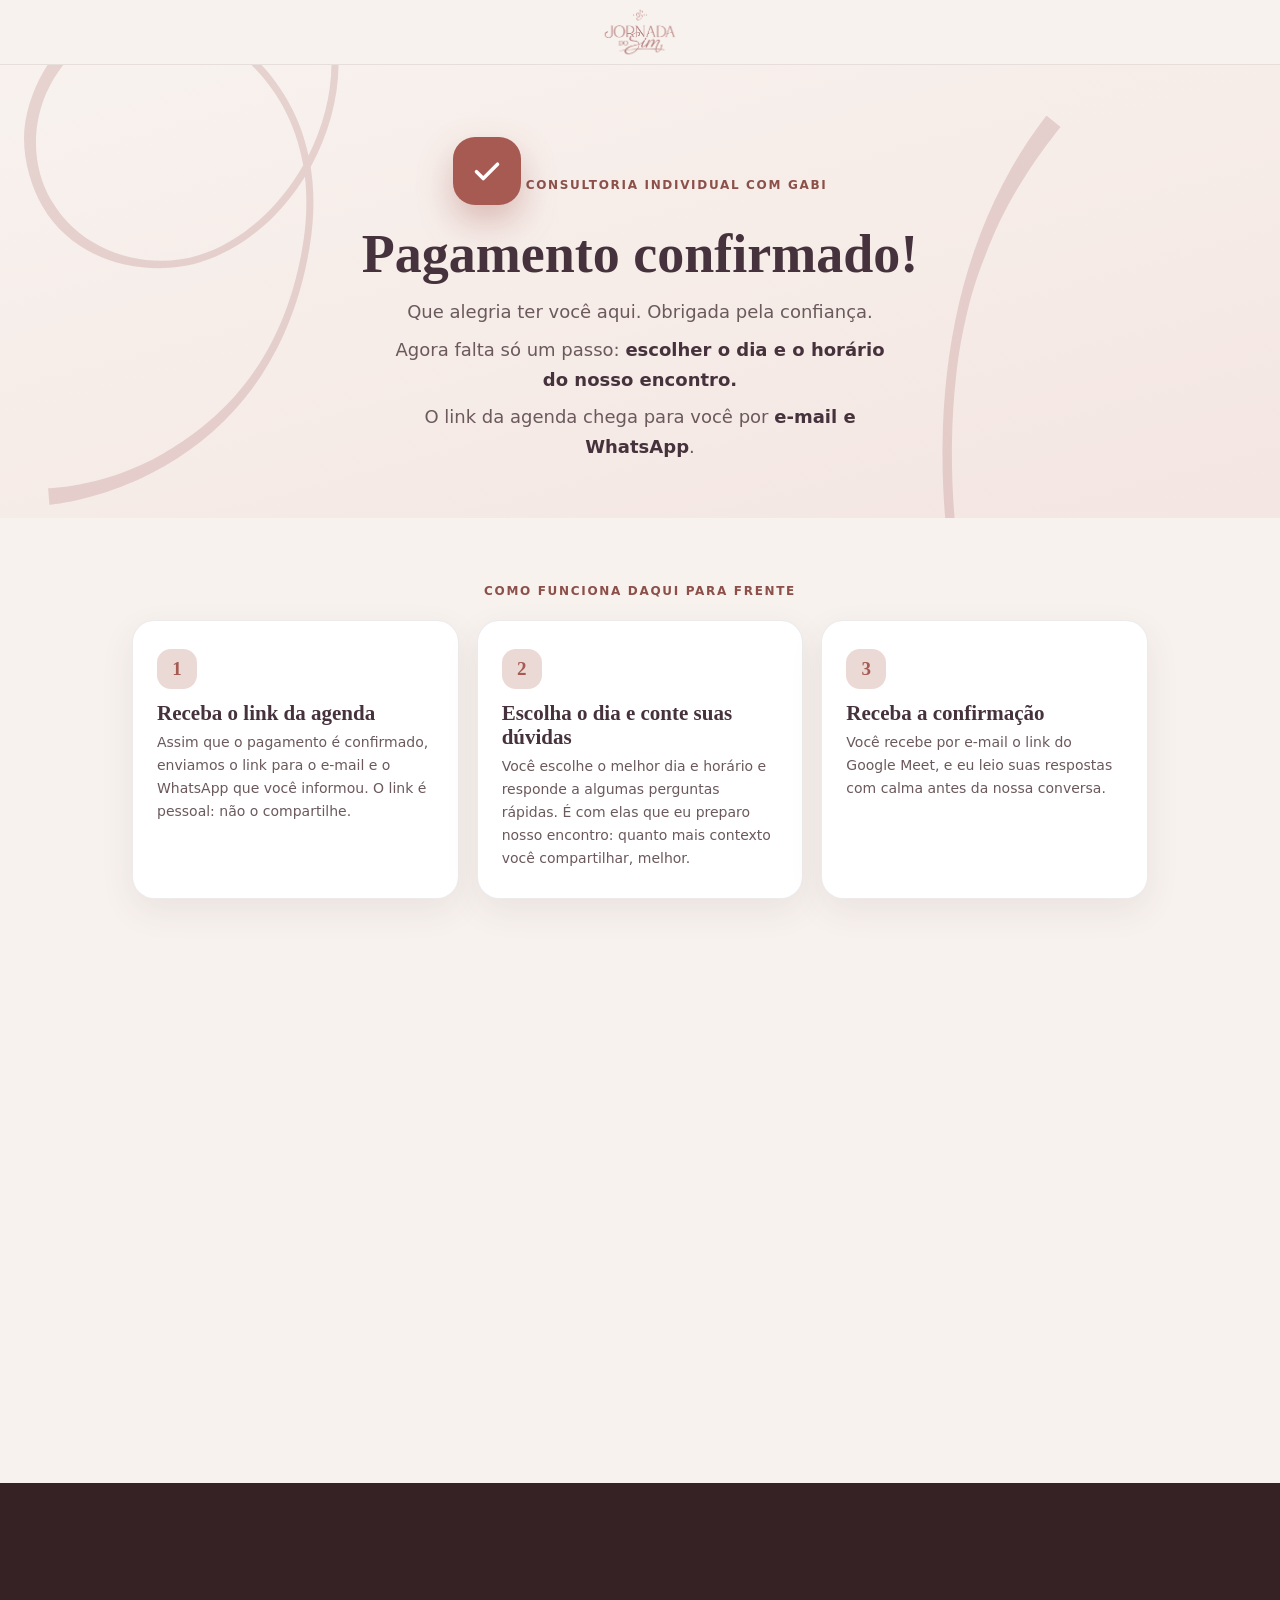
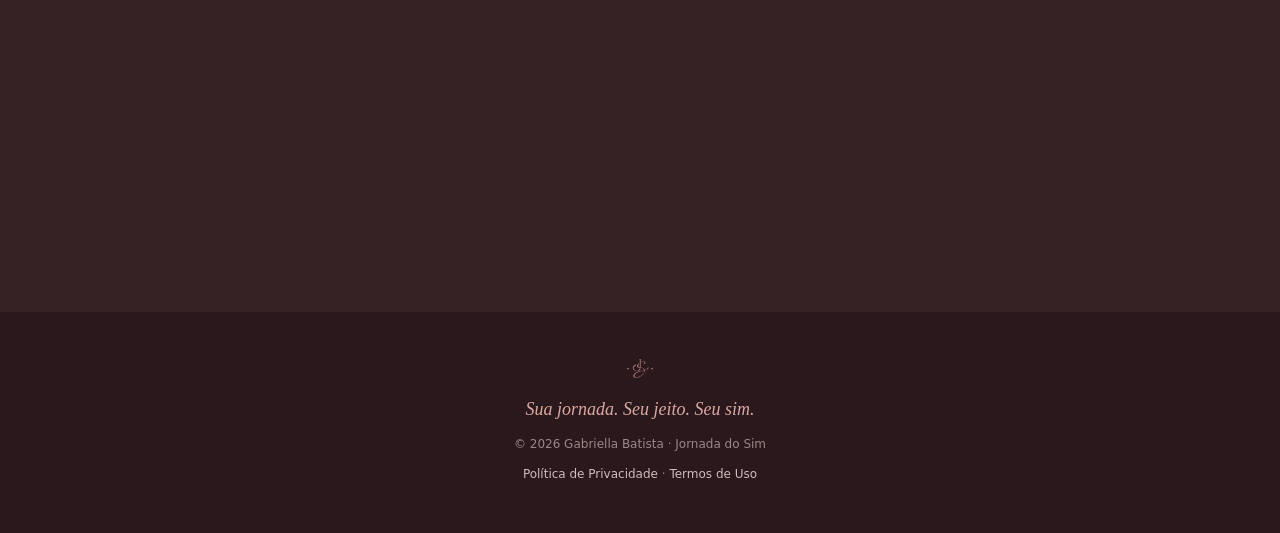
==== boas-vindas.html @ a06b5eb0 "Projeto da consultoria individual com Gabi (versao inicial, local) Pagina de vendas, pagina de boas-" ====
<!DOCTYPE html>
<html lang="pt-BR">
<head>
<meta charset="UTF-8">
<!-- Proteção extra: a página só carrega scripts, estilos e fontes de origens conhecidas
     e não permite nenhum quadro embutido. Bloqueia qualquer outro conteúdo injetado.
     A agenda NÃO fica nesta página: o link é enviado só a quem pagou. -->
<meta http-equiv="Content-Security-Policy" content="default-src 'self'; script-src 'self'; style-src 'self' https://fonts.googleapis.com; font-src https://fonts.gstatic.com; img-src 'self' data:; frame-src 'none'; connect-src 'self'; base-uri 'self'; form-action 'self'; object-src 'none'">
<meta name="referrer" content="strict-origin-when-cross-origin">
<meta name="viewport" content="width=device-width, initial-scale=1.0, viewport-fit=cover">
<title>Pagamento confirmado — Consultoria individual com Gabi</title>
<meta name="description" content="Escolha o dia e o horário da sua consultoria individual com a Gabi.">
<meta name="robots" content="noindex, nofollow">
<meta name="theme-color" content="#F8F2EE">

<link rel="icon" href="assets/img/monograma-rosa.png">

<link rel="preconnect" href="https://fonts.googleapis.com">
<link rel="preconnect" href="https://fonts.gstatic.com" crossorigin>
<link href="https://fonts.googleapis.com/css2?family=EB+Garamond:ital,wght@0,400;0,500;0,600;1,400;1,500;1,600&family=Lexend:wght@300;400;500;600;700&display=swap" rel="stylesheet">

<link rel="stylesheet" href="css/consultoria.css">
<link rel="stylesheet" href="css/boas-vindas.css">
</head>
<body>

<!-- ======================= CABEÇALHO ======================= -->
<header class="site-header">
  <div class="container header-inner header-inner-center">
    <img src="assets/img/logo-rosa.png" alt="Jornada do Sim" class="header-logo">
  </div>
</header>

<main>

  <!-- ======================= CONFIRMAÇÃO ======================= -->
  <section class="ok-hero">
    <img src="assets/img/faixa-2-rosa.svg" alt="" class="hero-faixa hero-faixa-1" aria-hidden="true">
    <img src="assets/img/faixa-1-rosa.svg" alt="" class="hero-faixa hero-faixa-2" aria-hidden="true">
    <div class="container ok-inner">
      <span class="ok-badge" aria-hidden="true">
        <svg viewBox="0 0 24 24" fill="none" xmlns="http://www.w3.org/2000/svg">
          <path d="M5 12.5l4.5 4.5L19 7.5" pathLength="30" stroke="currentColor" stroke-width="2.4" stroke-linecap="round" stroke-linejoin="round"/>
        </svg>
      </span>
      <span class="eyebrow">Consultoria individual com Gabi</span>
      <h1>Pagamento confirmado!</h1>
      <p class="ok-sub">Que alegria ter você aqui. Obrigada pela confiança.</p>
      <p class="ok-sub">Agora falta só um passo: <strong>escolher o dia e o horário do nosso encontro.</strong></p>
      <p class="ok-sub">O link da agenda chega para você por <strong>e-mail e WhatsApp</strong>.</p>
    </div>
  </section>

  <!-- ======================= COMO FUNCIONA DAQUI PRA FRENTE ======================= -->
  <section class="secao ok-passos">
    <div class="container">
      <span class="eyebrow center">Como funciona daqui para frente</span>
      <ol class="passos3 stagger">
        <li class="passo3">
          <span class="n">1</span>
          <h3>Receba o link da agenda</h3>
          <p>Assim que o pagamento é confirmado, enviamos o link para o e-mail e o WhatsApp que você informou. O link é pessoal: não o compartilhe.</p>
        </li>
        <li class="passo3">
          <span class="n">2</span>
          <h3>Escolha o dia e conte suas dúvidas</h3>
          <p>Você escolhe o melhor dia e horário e responde a algumas perguntas rápidas. É com elas que eu preparo nosso encontro: quanto mais contexto você compartilhar, melhor.</p>
        </li>
        <li class="passo3">
          <span class="n">3</span>
          <h3>Receba a confirmação</h3>
          <p>Você recebe por e-mail o link do Google Meet, e eu leio suas respostas com calma antes da nossa conversa.</p>
        </li>
      </ol>

      <div class="ok-notas reveal">
        <p class="nota-card"><strong>Prazo de envio do link:</strong> em até 2 horas, em horário comercial.</p>
        <p class="nota-card">Os horários disponíveis começam daqui a alguns dias úteis. Isso me dá tempo de ler com calma tudo o que você contou.</p>
        <p class="nota-card">Se você adquiriu o <strong>pacote de 3 sessões</strong>, agende a primeira assim que receber o link. As próximas combinamos ao final do nosso primeiro encontro.</p>
      </div>

      <div class="seguranca reveal">
        <h3 class="seguranca-titulo">Seu pagamento e seus dados estão seguros</h3>
        <ul class="seguranca-lista">
          <li>
            <span class="seg-icone" aria-hidden="true"><svg viewBox="0 0 24 24" fill="none"><rect x="5" y="10.5" width="14" height="9.5" rx="2.2" stroke="currentColor" stroke-width="1.7"/><path d="M8.5 10.5V8a3.5 3.5 0 0 1 7 0v2.5" stroke="currentColor" stroke-width="1.7" stroke-linecap="round"/></svg></span>
            <span><strong>Pagamento seguro.</strong> Foi processado pelo Asaas. O comprovante chegou ao seu e-mail: guarde-o.</span>
          </li>
          <li>
            <span class="seg-icone" aria-hidden="true"><svg viewBox="0 0 24 24" fill="none"><path d="M12 3.5l7 2.8v5.4c0 4.2-2.9 7.3-7 8.8-4.1-1.5-7-4.6-7-8.8V6.3l7-2.8z" stroke="currentColor" stroke-width="1.7" stroke-linejoin="round"/><path d="M9 12l2.2 2.2L15.2 10" stroke="currentColor" stroke-width="1.7" stroke-linecap="round" stroke-linejoin="round"/></svg></span>
            <span><strong>Seus dados, só comigo.</strong> O que você responder no formulário é usado apenas para preparar a nossa consultoria. <a href="privacidade.html">Política de Privacidade</a></span>
          </li>
          <li>
            <span class="seg-icone" aria-hidden="true"><svg viewBox="0 0 24 24" fill="none"><path d="M12 4.5l8.2 14.2a.5.5 0 0 1-.44.75H4.24a.5.5 0 0 1-.44-.75L12 4.5z" stroke="currentColor" stroke-width="1.7" stroke-linejoin="round"/><path d="M12 10v4.2M12 16.8v.1" stroke="currentColor" stroke-width="1.9" stroke-linecap="round"/></svg></span>
            <span><strong>Atenção a golpes.</strong> Eu nunca peço senha, código ou dados de cartão por WhatsApp. Se alguém pedir em meu nome, desconfie e me avise.</span>
          </li>
        </ul>
      </div>
    </div>
  </section>

  <!-- ======================= NÃO RECEBEU O LINK? ======================= -->
  <section class="secao dark ok-ajuda">
    <div class="container ok-ajuda-inner reveal">
      <h2 class="secao-titulo">Não recebeu o link?</h2>
      <p>Confira a caixa de entrada, o spam e a aba Promoções do e-mail que você usou no pagamento.</p>
      <p>Se já passou do prazo e o link não chegou, fale comigo pelo WhatsApp que eu resolvo para você.</p>
      <a href="#" class="btn btn-light btn-large js-whatsapp">Falar com a Gabi</a>
    </div>
  </section>

</main>

<!-- ======================= RODAPÉ ======================= -->
<footer class="site-footer ok-footer">
  <div class="container footer-inner">
    <img src="assets/img/monograma-rosa.png" alt="Jornada do Sim" class="footer-logo">
    <p class="assinatura">Sua jornada. Seu jeito. Seu sim.</p>
    <p class="footer-mini">© 2026 Gabriella Batista · Jornada do Sim</p>
    <p class="footer-mini">
      <a href="privacidade.html">Política de Privacidade</a> ·
      <a href="termos.html">Termos de Uso</a>
    </p>
  </div>
</footer>

<script src="js/boas-vindas.js"></script>
</body>
</html>
---- css/consultoria.css ----
/* ==========================================================================
   CONSULTORIA INDIVIDUAL COM GABI — versão 2
   Mesma identidade do App (cores, fontes, cards arredondados, botão terracota),
   com mais ritmo visual e movimento. Desenhada primeiro para o celular.
   ========================================================================== */

:root {
  --bg: #F8F2EE;
  --card-rose: #EBD9D6;
  --card-rose-soft: #F1E4E1;
  --plum: #46323C;
  --romance: #B68282;
  --rose-light: #D9A9A3;
  --rose-text: #8C4F49;   /* rosa mais escuro para textos pequenos (contraste AA) */
  --terracota: #A65A52;
  --terracota-hover: #944e47;
  --ameixa: #362125;
  --ameixa-deep: #2a181c;
  --creme: #F3E7E2;
  --dourado: #C9A76A;
  --texto: #6B595C;
  --linha: rgba(70, 50, 60, 0.10);
  --sombra: 0 12px 34px rgba(70, 50, 60, 0.08);
  --sombra-forte: 0 28px 60px rgba(70, 50, 60, 0.22);

  --font-titulo: 'EB Garamond', Georgia, serif;
  --font-corpo: 'Lexend', system-ui, sans-serif;

  --largura-max: 1080px;
  --raio-card: 22px;
  --raio-btn: 12px;
  --arco: 50% 50% 28px 28px / 40% 40% 28px 28px;
}

* { box-sizing: border-box; margin: 0; padding: 0; }
html { scroll-behavior: smooth; }

body {
  font-family: var(--font-corpo);
  color: var(--texto);
  background: var(--bg);
  line-height: 1.65;
  -webkit-font-smoothing: antialiased;
  overflow-x: hidden;
}

img { max-width: 100%; display: block; }
.container { max-width: var(--largura-max); margin: 0 auto; padding: 0 20px; }
.secao { padding: 52px 0; }

h1, h2, h3 { font-family: var(--font-titulo); color: var(--plum); font-weight: 600; line-height: 1.15; }
strong { font-weight: 600; color: var(--plum); }

.secao-titulo { font-size: clamp(26px, 6.6vw, 40px); margin-bottom: 14px; }
.eyebrow {
  display: inline-block; font-size: 12px; font-weight: 600;
  letter-spacing: 0.14em; text-transform: uppercase;
  color: var(--rose-text); margin-bottom: 10px;
}
.eyebrow-light { color: var(--rose-light); }
.center { text-align: center; display: block; }
.nota { font-size: 13px; color: var(--rose-text); margin-top: 18px; }

/* --------------------------- Botões --------------------------- */
.btn {
  position: relative; overflow: hidden;
  display: inline-block; font-family: var(--font-corpo); font-weight: 600;
  text-decoration: none; border-radius: var(--raio-btn); cursor: pointer; border: none;
  text-align: center; text-transform: uppercase; letter-spacing: 0.06em;
  transition: transform 0.15s ease, box-shadow 0.15s ease, background 0.15s ease;
}
.btn-cta { background: var(--terracota); color: #fff; padding: 16px 30px; font-size: 14px; box-shadow: 0 10px 26px rgba(166, 90, 82, 0.28); }
.btn-cta:hover { background: var(--terracota-hover); transform: translateY(-2px); }
.btn-light { background: var(--creme); color: var(--plum); padding: 16px 30px; font-size: 14px; box-shadow: 0 12px 30px rgba(0, 0, 0, 0.25); }
.btn-light:hover { transform: translateY(-2px); background: #fff; }
.btn-sm { padding: 10px 18px; font-size: 12px; box-shadow: none; }
.btn-large { padding: 17px 32px; }
.btn-full { display: block; width: 100%; }
/* brilho que passa pelo botão */
.btn::after {
  content: ''; position: absolute; top: 0; left: -80%; width: 50%; height: 100%;
  background: linear-gradient(100deg, transparent, rgba(255, 255, 255, 0.35), transparent);
  transform: skewX(-20deg); transition: left 0.6s ease;
}
.btn:hover::after { left: 130%; }

/* --------------------------- Barra de progresso --------------------------- */
.progress {
  position: fixed; top: 0; left: 0; right: 0; height: 3px; z-index: 100;
  background: linear-gradient(90deg, var(--terracota), var(--romance));
  transform-origin: left; transform: scaleX(0);
}

/* --------------------------- Cabeçalho --------------------------- */
.site-header {
  position: sticky; top: 0; z-index: 50;
  background: rgba(248, 242, 238, 0.9); backdrop-filter: blur(8px);
  border-bottom: 1px solid var(--linha);
}
.header-inner { display: flex; align-items: center; justify-content: space-between; padding: 10px 20px; }
.header-logo { height: 52px; width: auto; }

/* --------------------------- Hero --------------------------- */
.hero {
  position: relative; overflow: hidden; padding: 34px 0 54px;
  background: linear-gradient(165deg, var(--bg) 0%, #F4E6E2 100%);
}
.hero-faixa { position: absolute; opacity: 0.28; z-index: 1; pointer-events: none; }
.hero-faixa-1 { top: -4%; right: -22%; width: 70%; animation: drift 14s ease-in-out infinite; }
.hero-faixa-2 { bottom: -6%; left: -26%; width: 66%; animation: drift 17s ease-in-out infinite reverse; }
@keyframes drift { 0%, 100% { transform: translateY(0) rotate(0deg); } 50% { transform: translateY(-16px) rotate(3deg); } }

.hero-grid { position: relative; z-index: 2; display: flex; flex-direction: column; gap: 44px; }
.hero h1 { font-size: clamp(32px, 9.4vw, 58px); line-height: 1.08; margin-bottom: 16px; }
.rot { display: grid; font-style: italic; color: var(--terracota); margin-top: 2px; }
.rot-w {
  grid-area: 1 / 1; opacity: 0; transform: translateY(60%);
  transition: opacity 0.6s ease, transform 0.6s ease;
}
.rot-w.is-on { opacity: 1; transform: none; }
.rot-w.is-out { opacity: 0; transform: translateY(-60%); }

.hero-sub { font-size: 16px; max-width: 520px; margin-bottom: 26px; }
.hero .btn-cta { display: block; width: 100%; }
.hero-note { font-size: 12.5px; color: var(--rose-text); margin-top: 14px; letter-spacing: 0.02em; }

.hero-visual { position: relative; width: 100%; max-width: 340px; margin: 0 auto; }
.arch-wrap { position: relative; isolation: isolate; }
.arch-wrap::before {
  content: ''; position: absolute; inset: 0; z-index: -1;
  transform: translate(14px, 14px);
  border: 1.5px solid var(--romance); border-radius: var(--arco); opacity: 0.7;
}
.arch { border-radius: var(--arco); overflow: hidden; aspect-ratio: 4 / 5; box-shadow: var(--sombra-forte); background: var(--card-rose); }
.arch img { width: 100%; height: 100%; object-fit: cover; object-position: 50% 22%; }

.chip {
  position: absolute; display: flex; align-items: center; gap: 8px;
  padding: 10px 14px; background: #fff; border-radius: 16px;
  box-shadow: 0 14px 30px rgba(70, 50, 60, 0.16);
  font-size: 12px; line-height: 1.3; color: var(--plum); font-weight: 500;
  animation: flutua 5s ease-in-out infinite;
}
.chip b { font-family: var(--font-titulo); font-size: 22px; color: var(--terracota); font-weight: 600; line-height: 1; }
.chip-1 { top: 10%; left: -14px; }
.chip-2 { top: 52%; right: -14px; animation-delay: -1.7s; }
.chip-3 { bottom: -16px; left: 8%; animation-delay: -3.2s; }
@keyframes flutua { 0%, 100% { transform: translateY(0); } 50% { transform: translateY(-9px); } }

/* --------------------------- Faixas em movimento (marquee) --------------------------- */
.band { background: var(--ameixa); color: var(--creme); overflow: hidden; padding: 0; }
.marquee { display: flex; overflow: hidden; width: 100%; }
.marquee-track { display: flex; flex: 0 0 auto; align-items: center; animation: marquee 40s linear infinite; }
.marquee:hover .marquee-track, .marquee.is-paused .marquee-track { animation-play-state: paused; }
@keyframes marquee { from { transform: translateX(0); } to { transform: translateX(-100%); } }
.band .marquee-track { padding: 18px 0; white-space: nowrap; font-family: var(--font-titulo); font-size: 22px; font-style: italic; }
.band .marquee-track span { padding: 0 14px; }
.band .sep { color: var(--dourado); font-style: normal; font-size: 16px; }

/* --------------------------- Intro: texto que acende ao rolar --------------------------- */
.intro { padding: 64px 0 40px; }
.fill { font-family: var(--font-titulo); font-size: clamp(26px, 6.6vw, 46px); line-height: 1.22; color: var(--plum); font-weight: 500; max-width: 900px; }
.fill .w { opacity: 0.2; transition: opacity 0.35s ease; }
.fill .w.lit { opacity: 1; }
.intro-sub { margin-top: 26px; max-width: 680px; font-size: 16px; }

/* --------------------------- Temas interativos --------------------------- */
.temas { background: #fff; }
.temas-sub { max-width: 620px; margin-bottom: 4px; }
.topics {
  display: flex; gap: 10px; margin: 22px -20px 18px; padding: 4px 20px 10px;
  overflow-x: auto; scroll-snap-type: x proximity; scrollbar-width: none;
}
.topics::-webkit-scrollbar { display: none; }
.topic { flex: 0 0 auto; scroll-snap-align: start; white-space: nowrap;
  font-family: var(--font-corpo); font-size: 14px; font-weight: 500; color: var(--plum);
  background: var(--bg); border: 1.5px solid var(--linha); border-radius: 999px;
  padding: 11px 18px; cursor: pointer;
  transition: background 0.2s ease, color 0.2s ease, border-color 0.2s ease, transform 0.2s ease, box-shadow 0.2s ease;
}
.topic:hover { border-color: var(--romance); transform: translateY(-2px); }
.topic[aria-pressed="true"] { background: var(--terracota); border-color: var(--terracota); color: #fff; box-shadow: 0 8px 18px rgba(166, 90, 82, 0.3); }

.topic-panel { position: relative; overflow: hidden; background: var(--card-rose); border-radius: var(--raio-card); padding: 28px 22px 26px; min-height: 300px; }
@media (min-width: 360px) { .topic-panel { min-height: 256px; } }
@media (min-width: 520px) { .topic-panel { min-height: 216px; } }
.topic-panel::after { content: '✦'; position: absolute; right: 18px; bottom: -14px; font-size: 96px; line-height: 1; color: var(--dourado); opacity: 0.22; pointer-events: none; }
.tp-label { display: block; font-size: 11.5px; font-weight: 600; letter-spacing: 0.14em; text-transform: uppercase; color: var(--rose-text); margin-bottom: 8px; }
.topic-panel h3 { font-size: clamp(24px, 6vw, 30px); margin-bottom: 10px; }
.topic-panel p { max-width: 60ch; position: relative; z-index: 1; }
.topic-panel.swap > * { animation: trocar 0.45s ease both; }
.topic-panel.swap > *:nth-child(2) { animation-delay: 0.05s; }
.topic-panel.swap > *:nth-child(3) { animation-delay: 0.1s; }
@keyframes trocar { from { opacity: 0; transform: translateY(12px); } to { opacity: 1; transform: none; } }

/* --------------------------- Como funciona: linha do tempo --------------------------- */
.timeline { list-style: none; position: relative; margin: 30px auto 0; max-width: 740px; padding-left: 64px; }
.tl-step { position: relative; margin-bottom: 18px; }
.tl-step:last-child { margin-bottom: 0; }
.tl-badge {
  position: absolute; left: -64px; top: 16px; z-index: 2;
  width: 40px; height: 40px; border-radius: 14px;
  display: flex; align-items: center; justify-content: center;
  background: var(--card-rose); color: var(--terracota);
  font-family: var(--font-titulo); font-size: 19px; font-weight: 600;
  transition: background 0.4s ease, color 0.4s ease, transform 0.4s ease, box-shadow 0.4s ease;
}
.tl-step.on .tl-badge { background: var(--terracota); color: #fff; transform: scale(1.1); box-shadow: 0 8px 20px rgba(166, 90, 82, 0.35); }
/* linha entre um selo e o próximo (cinza + preenchimento que cresce ao rolar) */
.tl-step:not(:last-child)::before,
.tl-step:not(:last-child)::after {
  content: ''; position: absolute; left: -45px; top: 36px; width: 2px; border-radius: 2px;
}
.tl-step:not(:last-child)::before { height: calc(100% + 18px); background: rgba(70, 50, 60, 0.12); }
.tl-step:not(:last-child)::after { height: calc((100% + 18px) * var(--seg, 0)); background: linear-gradient(var(--terracota), var(--romance)); z-index: 1; }
.tl-card { background: #fff; border: 1px solid var(--linha); border-radius: var(--raio-card); padding: 22px 20px; box-shadow: var(--sombra); }
.tl-card h3 { font-size: 21px; margin-bottom: 8px; }
.tl-card p { font-size: 14px; }

/* --------------------------- O que você leva --------------------------- */
.leva { background: linear-gradient(170deg, var(--card-rose-soft), var(--bg)); }
.tiles { list-style: none; display: grid; grid-template-columns: 1fr; gap: 12px; margin-top: 22px; }
.tile {
  display: flex; gap: 14px; align-items: flex-start;
  background: #fff; border: 1px solid var(--linha); border-radius: 18px; padding: 18px;
  font-size: 14.5px; color: #59474a; box-shadow: var(--sombra);
}
.tile i {
  flex: 0 0 34px; height: 34px; border-radius: 11px; background: var(--terracota); color: #fff;
  display: flex; align-items: center; justify-content: center; font-style: normal; font-weight: 700;
}

/* --------------------------- Seções escuras --------------------------- */
.dark { background: var(--ameixa); color: rgba(243, 231, 226, 0.86); }
.dark h2, .dark h3, .dark strong { color: #fff; }

.gabi-grid { display: flex; flex-direction: column; gap: 40px; }
.gabi-foto { max-width: 300px; margin: 0 auto; width: 100%; }
.gabi .arch-wrap::before { border-color: var(--dourado); opacity: 0.55; }
.gabi .arch { box-shadow: 0 30px 60px rgba(0, 0, 0, 0.4); }
.gabi-copy p { margin-bottom: 14px; }
.stats {
  list-style: none; display: grid; grid-template-columns: 1fr 1fr; gap: 22px 18px;
  margin-top: 26px; padding-top: 26px; border-top: 1px solid rgba(255, 255, 255, 0.14);
}
.stat strong { display: block; font-family: var(--font-titulo); font-size: 40px; font-weight: 600; line-height: 1; color: #fff; }
.stat .pre { color: var(--dourado); }
.stat strong small { display: inline; font-family: var(--font-corpo); font-size: 12px; font-weight: 500; letter-spacing: 0.14em; text-transform: uppercase; color: var(--rose-light); margin-right: 8px; }
.stat > span { display: block; font-size: 13px; margin-top: 4px; }

/* --------------------------- Galeria e depoimentos --------------------------- */
.galeria { padding-bottom: 60px; }
.galeria .marquee, .depoimentos .marquee { margin-top: 32px; }
.gallery-track { gap: 16px; padding-right: 16px; animation-duration: 110s; align-items: flex-start; }
.gallery-track img { width: 210px; height: 290px; object-fit: cover; border-radius: 18px; flex: 0 0 auto; background: var(--card-rose); }
.gallery-track img:not([src]) { color: transparent; font-size: 0; }
.gallery-track img:nth-child(even) { border-radius: 105px 105px 18px 18px; margin-top: 26px; }

.depoimentos { background: #fff; }
.tm-track { gap: 16px; padding-right: 16px; animation-duration: 110s; align-items: stretch; }
.tm-card {
  flex: 0 0 290px; background: var(--bg); border: 1px solid var(--linha); border-radius: 20px; padding: 22px;
  display: flex; flex-direction: column; justify-content: space-between; gap: 14px;
}
.tm-card p { font-size: 14px; color: #59474a; }
.tm-card cite { font-style: normal; font-family: var(--font-titulo); font-size: 18px; color: var(--terracota); font-weight: 600; }

/* --------------------------- Investimento --------------------------- */
.planos { background: linear-gradient(170deg, var(--bg), var(--card-rose-soft)); }
.planos-grid { display: flex; flex-direction: column; gap: 16px; margin-top: 24px; }
.plano {
  display: flex; flex-direction: column; background: var(--card-rose); border-radius: var(--raio-card); padding: 28px 22px;
  transition: translate 0.3s ease, box-shadow 0.3s ease;
}
.plano:hover { translate: 0 -5px; box-shadow: 0 22px 44px rgba(70, 50, 60, 0.14); }
.plano-nome { font-size: 21px; margin-bottom: 8px; }
.plano p { font-size: 14px; }
.plano p + p { margin-top: 12px; }
.plano p.plano-preco { font-family: var(--font-titulo); font-size: 42px; font-weight: 600; line-height: 1; color: var(--terracota); margin: 0 0 8px; }
.plano p.plano-linha { font-weight: 600; color: var(--plum); margin-bottom: 8px; }
.plano > p:last-of-type { margin-bottom: 22px; }
.plano .btn-cta { margin-top: auto; }
.plano .plano-seguro { display: block; text-align: center; font-size: 12.5px; line-height: 1.5; color: var(--rose-text); margin-top: 12px; }
.planos-duvida { text-align: center; font-size: 14px; margin-top: 22px; }
.planos-duvida a { color: var(--terracota); font-weight: 600; }

/* --------------------------- FAQ --------------------------- */
.faq { background: #fff; }
.faq-list { max-width: 720px; margin: 24px auto 0; }
.faq-item { background: var(--bg); border: 1px solid var(--linha); border-radius: 16px; margin-bottom: 10px; transition: background 0.2s ease; }
.faq-item[open] { background: var(--card-rose-soft); }
.faq-item summary {
  cursor: pointer; list-style: none; font-weight: 600; color: var(--plum); font-size: 15px;
  display: flex; justify-content: space-between; align-items: center; gap: 14px;
  padding: 18px 20px; min-height: 56px; border-radius: 16px;
}
.faq-item summary::-webkit-details-marker { display: none; }
.faq-item summary::after { content: '+'; font-family: var(--font-titulo); font-size: 24px; color: var(--terracota); line-height: 1; transition: transform 0.25s ease; }
.faq-item[open] summary::after { transform: rotate(45deg); }
.faq-item p { padding: 0 20px 20px; margin-top: -4px; font-size: 14px; }

/* --------------------------- Chamada final --------------------------- */
.final { text-align: center; padding: 70px 0; position: relative; overflow: hidden; }
.final::before {
  content: ''; position: absolute; width: 420px; height: 420px; left: 50%; top: -120px; transform: translateX(-50%);
  background: radial-gradient(circle, rgba(182, 130, 130, 0.28), transparent 65%); pointer-events: none;
}
.final-inner { position: relative; max-width: 640px; }
.final .secao-titulo { color: #fff; }
.final p { margin-bottom: 12px; }
.final .btn-light { margin-top: 22px; }
.cta-icone {
  display: inline-flex; align-items: center; justify-content: center;
  width: 52px; height: 52px; border-radius: 16px; background: var(--terracota); color: #fff; margin-bottom: 18px;
  animation: bate 2.6s ease-in-out infinite;
}
.cta-icone svg { width: 26px; height: 26px; }
@keyframes bate { 0%, 100% { transform: scale(1); } 12% { transform: scale(1.12); } 24% { transform: scale(1); } 36% { transform: scale(1.08); } 48% { transform: scale(1); } }

/* --------------------------- Rodapé --------------------------- */
.site-footer { background: var(--ameixa-deep); padding: 40px 0 96px; }
.footer-inner { display: flex; flex-direction: column; align-items: center; gap: 10px; text-align: center; }
.footer-logo { width: 40px; opacity: 0.9; }
.assinatura { font-family: var(--font-titulo); font-size: 18px; font-style: italic; color: var(--rose-light); }
.footer-mini { font-size: 12px; color: rgba(243, 231, 226, 0.55); }
.footer-mini a { color: rgba(243, 231, 226, 0.8); text-decoration: none; }
.footer-mini a:hover { text-decoration: underline; }

/* --------------------------- Botão fixo (só no celular) --------------------------- */
.sticky-cta {
  position: fixed; left: 0; right: 0; bottom: 0; z-index: 60;
  padding: 10px 16px calc(10px + env(safe-area-inset-bottom));
  background: rgba(248, 242, 238, 0.94); backdrop-filter: blur(10px); border-top: 1px solid var(--linha);
  transform: translateY(100%); visibility: hidden;
  transition: transform 0.4s ease, visibility 0s linear 0.4s;
}
.sticky-cta.is-visible { transform: none; visibility: visible; transition: transform 0.4s ease; }

/* --------------------------- Aparecer ao rolar --------------------------- */
.reveal { opacity: 0; transform: translateY(26px); transition: opacity 0.7s ease, transform 0.7s ease; }
.reveal.in-view { opacity: 1; transform: none; }
/* entrada escalonada feita com "animation", para não anular as transições de hover dos cards */
.stagger > * { opacity: 0; }
.stagger.in-view > * { animation: subir 0.6s ease both; }
.stagger.in-view > *:nth-child(2) { animation-delay: 0.08s; }
.stagger.in-view > *:nth-child(3) { animation-delay: 0.16s; }
.stagger.in-view > *:nth-child(4) { animation-delay: 0.24s; }
.stagger.in-view > *:nth-child(5) { animation-delay: 0.32s; }
.stagger.in-view > *:nth-child(6) { animation-delay: 0.4s; }
@keyframes subir { from { opacity: 0; transform: translateY(18px); } to { opacity: 1; transform: none; } }

/* --------------------------- Menos movimento (acessibilidade) --------------------------- */
@media (prefers-reduced-motion: reduce) {
  *, *::before, *::after { animation: none !important; transition: none !important; scroll-behavior: auto !important; }
  .reveal, .stagger > * { opacity: 1; transform: none; }
  .fill .w { opacity: 1; }
  .rot-w:not(:first-child) { display: none; }
  .marquee { overflow-x: auto; }
  .progress { display: none; }
}


/* ==========================================================================
   TELAS GRANDES (tablet / computador)
   ========================================================================== */
@media (min-width: 760px) {
  .secao { padding: 84px 0; }
  .header-logo { height: 64px; }
  .container { padding: 0 32px; }

  .hero { padding: 64px 0 84px; }
  .hero-visual { max-width: 400px; }
  .hero .btn-cta { display: inline-block; width: auto; }
  .hero-sub { font-size: 18px; }
  .hero-faixa-1 { width: 40%; right: -6%; }
  .hero-faixa-2 { width: 38%; left: -8%; }
  .chip { font-size: 13px; }
  .chip-1 { left: -34px; }
  .chip-2 { right: -34px; }

  .band .marquee-track { font-size: 26px; padding: 22px 0; }

  .topics { flex-wrap: wrap; margin: 26px 0 20px; padding: 0; overflow: visible; }
  .topic-panel { padding: 36px 40px; min-height: 200px; }
  .topic-panel p { font-size: 17px; }

  .timeline { padding-left: 84px; }
  .tl-badge { left: -84px; width: 46px; height: 46px; border-radius: 16px; font-size: 21px; }
  .tl-step:not(:last-child)::before, .tl-step:not(:last-child)::after { left: -62px; top: 40px; }
  .tl-card { padding: 28px 30px; }
  .tl-card p { font-size: 15px; }

  .tiles { grid-template-columns: 1fr 1fr; gap: 16px; }
  .tile { padding: 22px; font-size: 15.5px; }

  .gabi-copy p { font-size: 16.5px; }

  .gallery-track { animation-duration: 55s; }
  .tm-track { animation-duration: 70s; }
  .gallery-track img { width: 260px; height: 350px; border-radius: 22px; }
  .gallery-track img:nth-child(even) { border-radius: 130px 130px 22px 22px; margin-top: 34px; }
  .tm-card { flex-basis: 330px; padding: 26px; }

  .planos-grid { flex-direction: row; align-items: stretch; max-width: 820px; margin-left: auto; margin-right: auto; }
  .plano { flex: 1; padding: 34px 30px; }

  .final { padding: 100px 0; }
  .final p { font-size: 16.5px; }

  .sticky-cta { display: none; }
  .site-footer { padding-bottom: 48px; }
}

/* Duas colunas (texto + foto lado a lado) só quando há espaço de sobra.
   Em tablets (760–899px) o topo e a seção da Gabi continuam empilhados. */
@media (min-width: 900px) {
  .hero-grid { flex-direction: row; align-items: center; gap: 64px; }
  .hero-texto { flex: 1.1; min-width: 0; }
  .hero-visual { flex: 0.9; margin: 0; }

  .gabi-grid { flex-direction: row; align-items: center; gap: 72px; }
  .gabi-foto { flex: 0 0 340px; margin: 0; }
  .gabi-copy { flex: 1; min-width: 0; }
}

@media (min-width: 1024px) {
  .stats { grid-template-columns: repeat(4, 1fr); }
}
---- css/boas-vindas.css ----
/* ==========================================================================
   PÁGINA DE BOAS-VINDAS (depois do pagamento) — Consultoria individual com Gabi
   Usa a base visual de css/consultoria.css (cores, fontes, botões, rodapé)
   e acrescenta só o que é específico desta página.
   ========================================================================== */

.header-inner-center { justify-content: center; }

/* --------------------------- Confirmação --------------------------- */
.ok-hero {
  position: relative; overflow: hidden; text-align: center;
  padding: 44px 0 40px;
  background: linear-gradient(165deg, var(--bg) 0%, #F4E6E2 100%);
}
.ok-inner { position: relative; z-index: 2; max-width: 640px; }
.ok-badge {
  display: inline-flex; align-items: center; justify-content: center;
  width: 68px; height: 68px; border-radius: 22px;
  background: var(--terracota); color: #fff; margin-bottom: 20px;
  box-shadow: 0 16px 34px rgba(166, 90, 82, 0.35);
  animation: aparece 0.6s ease backwards;
}
.ok-badge svg { width: 36px; height: 36px; }
/* O ✓ fica visível por padrão; a animação só faz o efeito de "desenhar" na entrada */
.ok-badge path { stroke-dasharray: 30; stroke-dashoffset: 0; animation: desenha 0.7s 0.3s ease backwards; }
@keyframes desenha { from { stroke-dashoffset: 30; } to { stroke-dashoffset: 0; } }
@keyframes aparece { from { opacity: 0; transform: scale(0.8); } to { opacity: 1; transform: none; } }

.ok-hero h1 { font-size: clamp(34px, 9vw, 54px); line-height: 1.08; margin-bottom: 14px; }
.ok-sub { font-size: 16px; max-width: 520px; margin: 0 auto 8px; }
.ok-sub:last-child { margin-bottom: 0; }

/* --------------------------- Passos --------------------------- */
.ok-passos { padding-top: 44px; }
.passos3 { list-style: none; display: grid; grid-template-columns: 1fr; gap: 14px; margin-top: 18px; }
.passo3 {
  background: #fff; border: 1px solid var(--linha); border-radius: var(--raio-card);
  padding: 22px 20px; box-shadow: var(--sombra);
}
.passo3 .n {
  display: inline-flex; align-items: center; justify-content: center;
  width: 40px; height: 40px; border-radius: 14px;
  background: var(--card-rose); color: var(--terracota);
  font-family: var(--font-titulo); font-size: 19px; font-weight: 600;
}
.passo3 h3 { font-size: 21px; margin: 12px 0 6px; }
.passo3 p { font-size: 14px; }

.ok-notas { display: grid; gap: 12px; margin-top: 18px; }
.nota-card { background: var(--card-rose); border-radius: 18px; padding: 16px 18px; font-size: 14px; }

/* --------------------------- Segurança e confiança --------------------------- */
.seguranca {
  margin-top: 22px; background: #fff; border: 1px solid var(--linha);
  border-radius: var(--raio-card); padding: 24px 20px; box-shadow: var(--sombra);
}
.seguranca-titulo { font-size: 22px; margin-bottom: 14px; }
.seguranca-lista { list-style: none; display: grid; gap: 16px; }
.seguranca-lista li { display: flex; gap: 14px; align-items: flex-start; font-size: 14px; }
.seguranca-lista a { color: var(--terracota); font-weight: 600; }
.seg-icone {
  flex: none; width: 38px; height: 38px; border-radius: 12px;
  display: flex; align-items: center; justify-content: center;
  background: var(--card-rose); color: var(--terracota);
}
.seg-icone svg { width: 22px; height: 22px; }

/* --------------------------- Não recebeu o link? --------------------------- */
.ok-ajuda { text-align: center; padding: 56px 0; margin-top: 40px; }
.ok-ajuda-inner { max-width: 560px; }
.ok-ajuda p { margin-bottom: 14px; }
.ok-ajuda .btn { margin-top: 10px; }

.ok-footer { padding-bottom: 48px; }

/* O desenho do "check" precisa aparecer mesmo com movimento reduzido */
@media (prefers-reduced-motion: reduce) {
  .ok-badge path { stroke-dashoffset: 0; }
  .ok-badge { opacity: 1; transform: none; }
}

@media (min-width: 760px) {
  .ok-hero { padding: 72px 0 56px; }
  .ok-sub { font-size: 18px; }
  .ok-passos { padding-top: 64px; }
  .passos3 { grid-template-columns: repeat(3, 1fr); gap: 18px; }
  .passo3 { padding: 28px 24px; }
  .ok-notas { grid-template-columns: repeat(3, 1fr); margin-top: 22px; }
  .seguranca { padding: 28px 30px; margin-top: 26px; }
  .seguranca-lista { grid-template-columns: repeat(3, 1fr); gap: 24px; }
  .seguranca-lista li { flex-direction: column; gap: 12px; }
  .nota-card { font-size: 14.5px; padding: 18px 22px; }
  .ok-ajuda { padding: 80px 0; margin-top: 56px; }
}
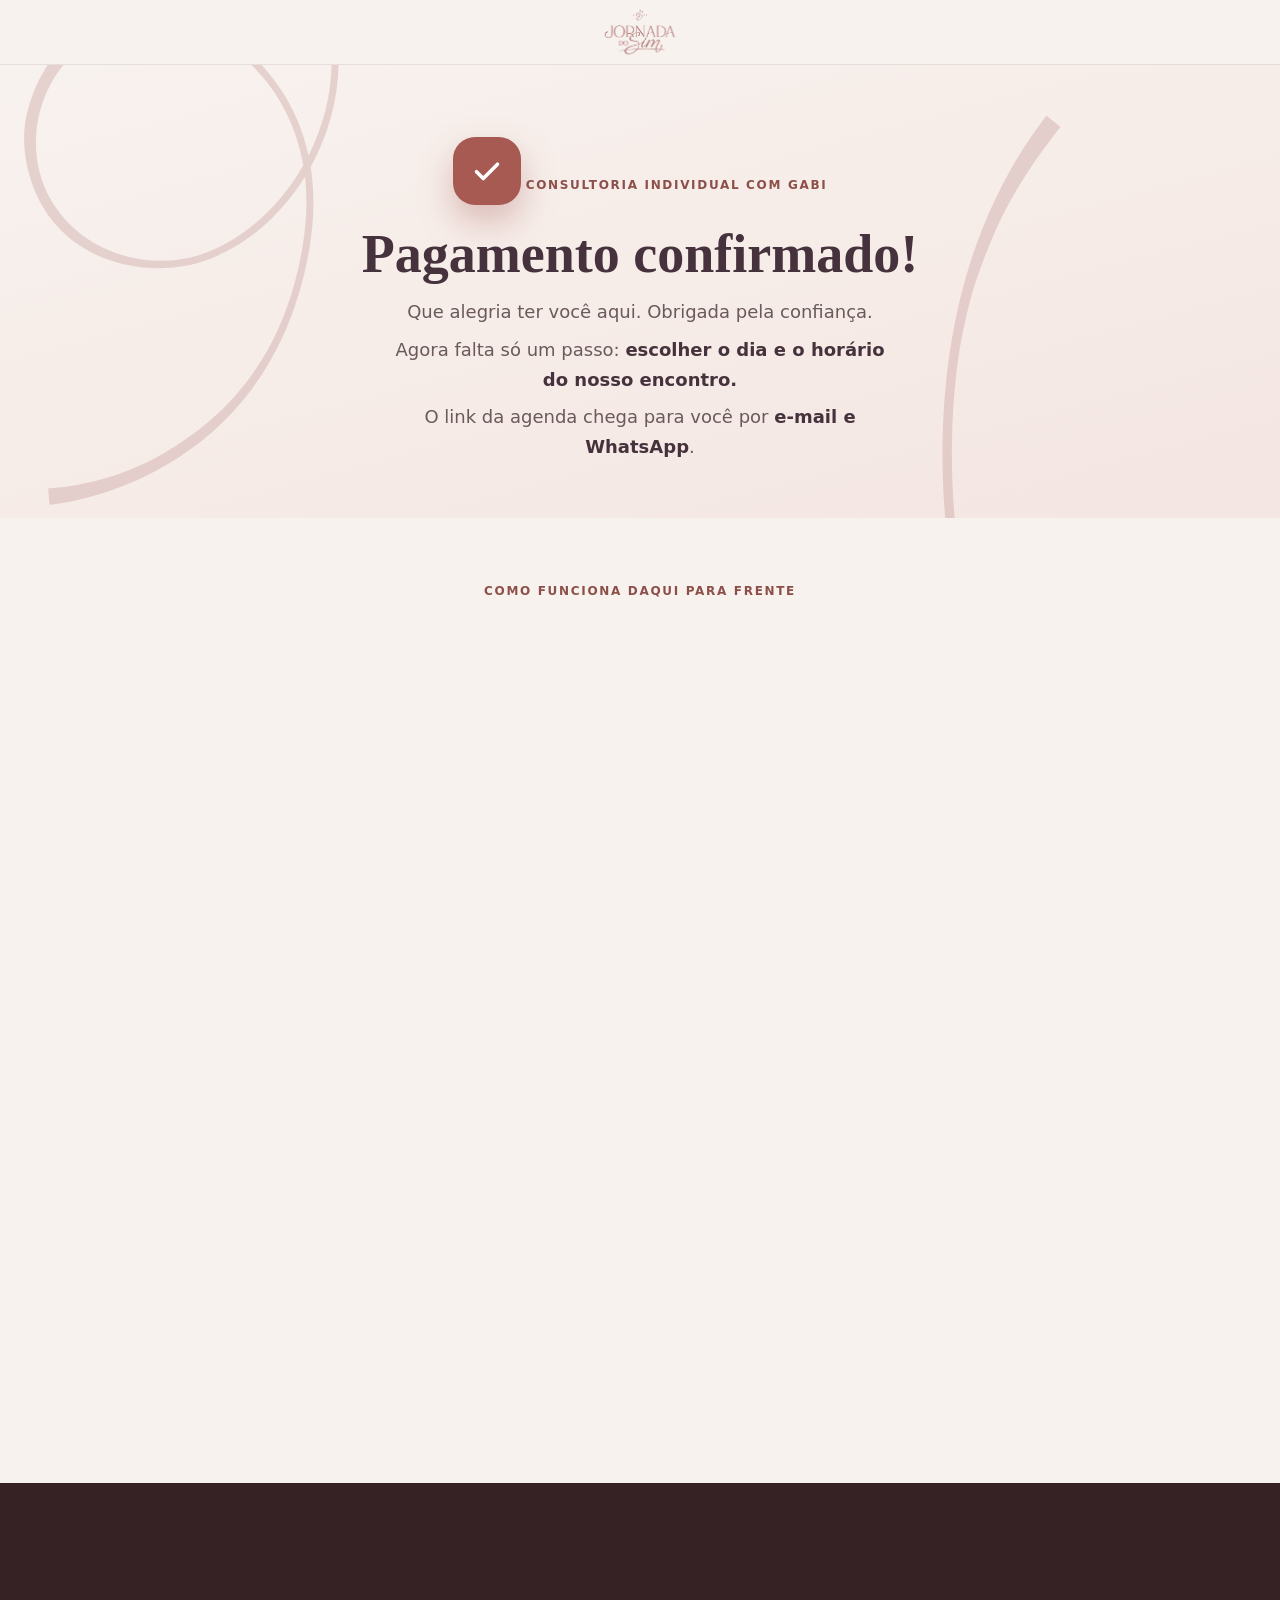
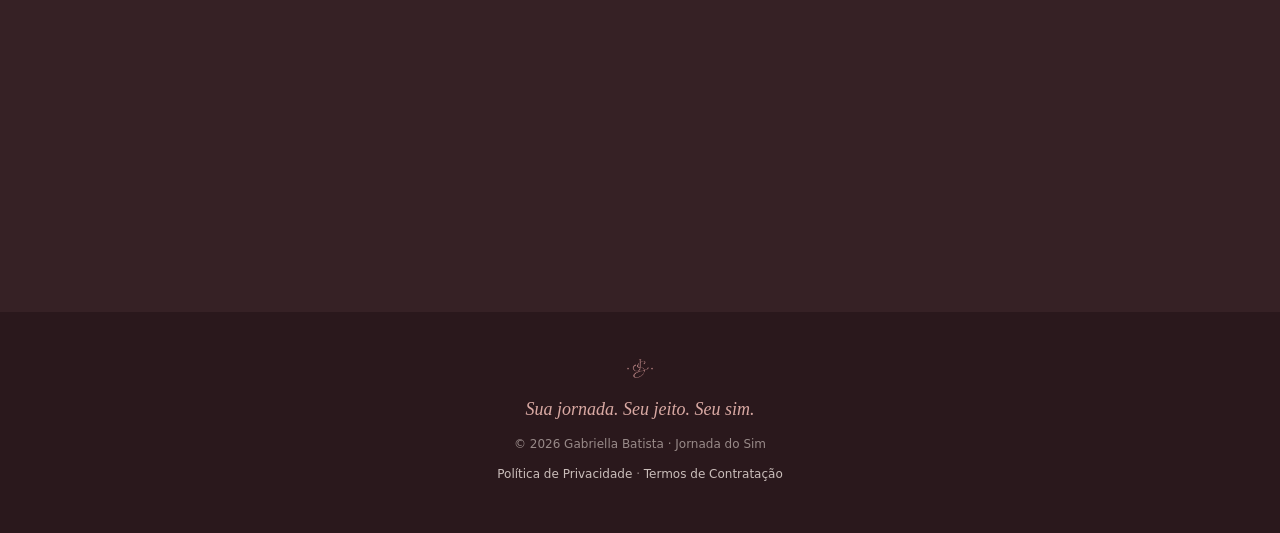
==== commit d3ff1f32: "Textos aprovados, Termos e Privacidade da consultoria e WhatsApp definitivo - Chamada final e FAQ do" ====
--- a/boas-vindas.html
+++ b/boas-vindas.html
@@ -119,7 +119,7 @@
     <p class="footer-mini">© 2026 Gabriella Batista · Jornada do Sim</p>
     <p class="footer-mini">
       <a href="privacidade.html">Política de Privacidade</a> ·
-      <a href="termos.html">Termos de Uso</a>
+      <a href="termos.html">Termos de Contratação</a>
     </p>
   </div>
 </footer>
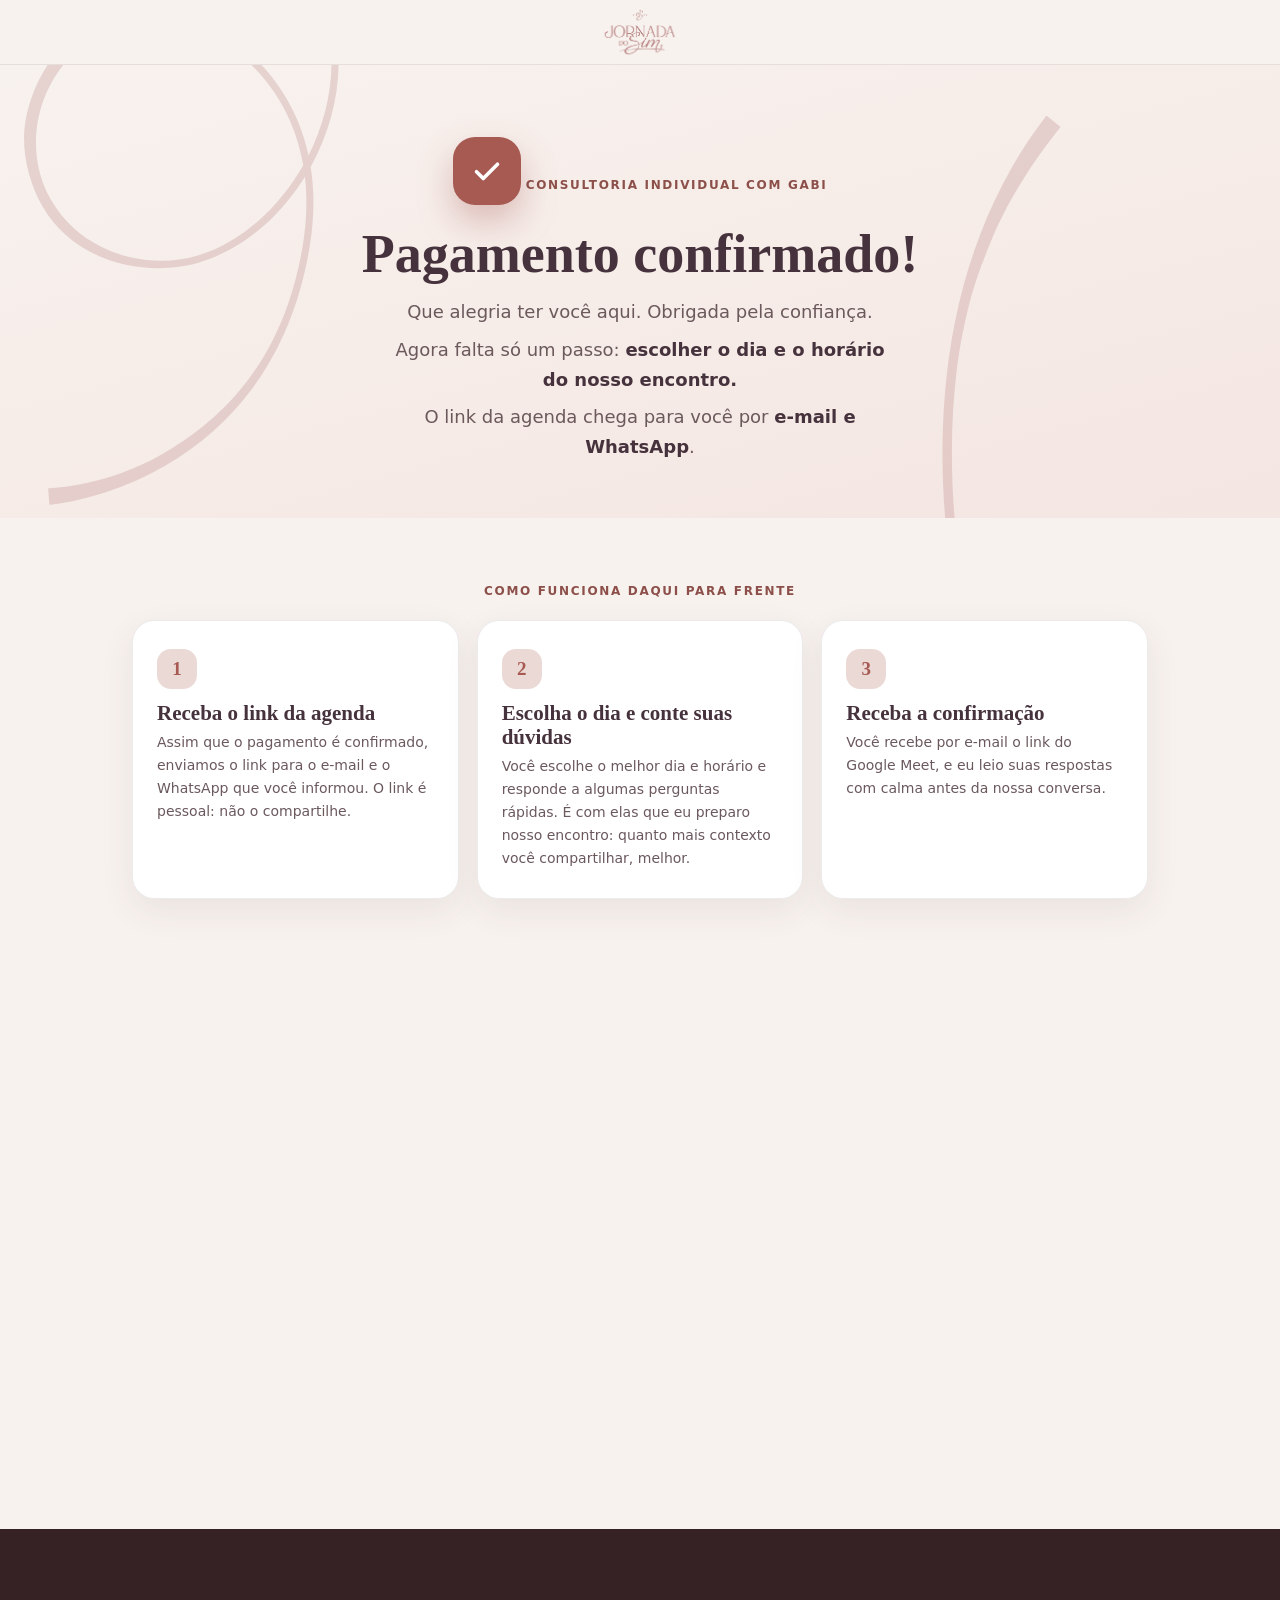
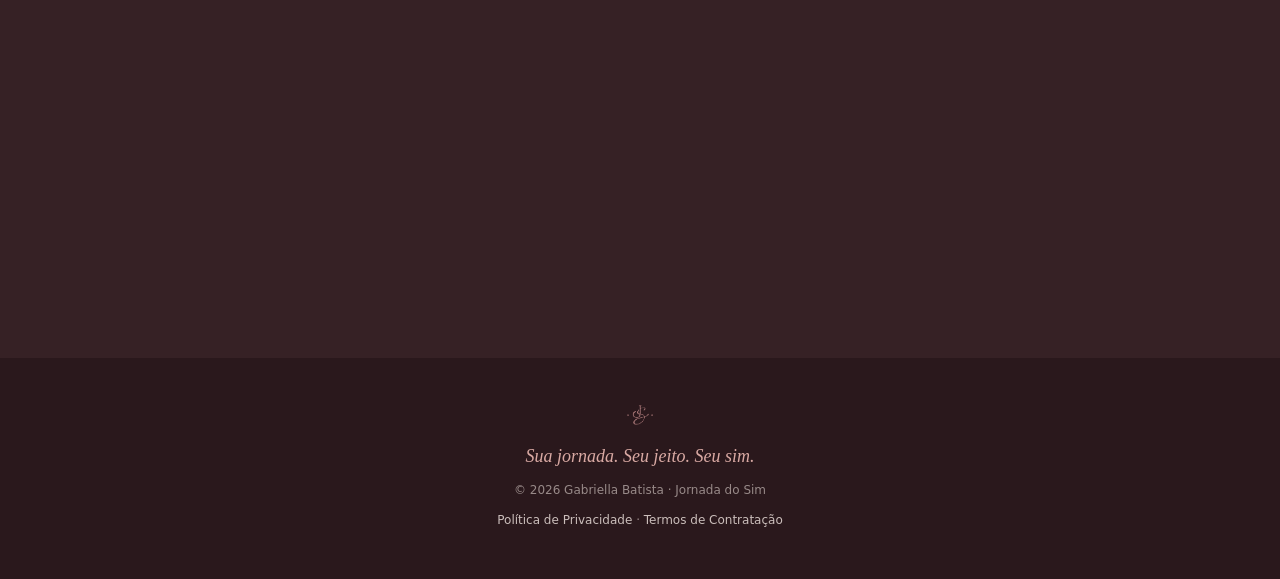
==== commit 72014001: "Termos e boas-vindas: cobranca aparece em nome de Ana Gabriella Batista Malta (CNPJ) Co-Authored-By:" ====
--- a/boas-vindas.html
+++ b/boas-vindas.html
@@ -84,7 +84,7 @@
         <ul class="seguranca-lista">
           <li>
             <span class="seg-icone" aria-hidden="true"><svg viewBox="0 0 24 24" fill="none"><rect x="5" y="10.5" width="14" height="9.5" rx="2.2" stroke="currentColor" stroke-width="1.7"/><path d="M8.5 10.5V8a3.5 3.5 0 0 1 7 0v2.5" stroke="currentColor" stroke-width="1.7" stroke-linecap="round"/></svg></span>
-            <span><strong>Pagamento seguro.</strong> Foi processado pelo Asaas. O comprovante chegou ao seu e-mail: guarde-o.</span>
+            <span><strong>Pagamento seguro.</strong> Foi processado pelo Asaas e aparece em nome de <strong>Ana Gabriella Batista Malta (CNPJ 51.809.387/0001-62)</strong>, titular da Jornada do Sim. O comprovante chegou ao seu e-mail: guarde-o.</span>
           </li>
           <li>
             <span class="seg-icone" aria-hidden="true"><svg viewBox="0 0 24 24" fill="none"><path d="M12 3.5l7 2.8v5.4c0 4.2-2.9 7.3-7 8.8-4.1-1.5-7-4.6-7-8.8V6.3l7-2.8z" stroke="currentColor" stroke-width="1.7" stroke-linejoin="round"/><path d="M9 12l2.2 2.2L15.2 10" stroke="currentColor" stroke-width="1.7" stroke-linecap="round" stroke-linejoin="round"/></svg></span>
--- a/css/consultoria.css
+++ b/css/consultoria.css
@@ -281,8 +281,10 @@
 .plano > p:last-of-type { margin-bottom: 22px; }
 .plano .btn-cta { margin-top: auto; }
 .plano .plano-seguro { display: block; text-align: center; font-size: 12.5px; line-height: 1.5; color: var(--rose-text); margin-top: 12px; }
-.planos-duvida { text-align: center; font-size: 14px; margin-top: 22px; }
-.planos-duvida a { color: var(--terracota); font-weight: 600; }
+.planos-duvida, .faq-duvida { text-align: center; font-size: 14px; margin-top: 22px; }
+.planos-duvida a, .faq-duvida a { color: var(--terracota); font-weight: 600; }
+.btn.is-previa { opacity: 0.85; }
+.plano .previa-nota { display: block; text-align: center; font-size: 12px; line-height: 1.4; color: #8a6a2f; margin-top: 8px; }
 
 /* --------------------------- FAQ --------------------------- */
 .faq { background: #fff; }
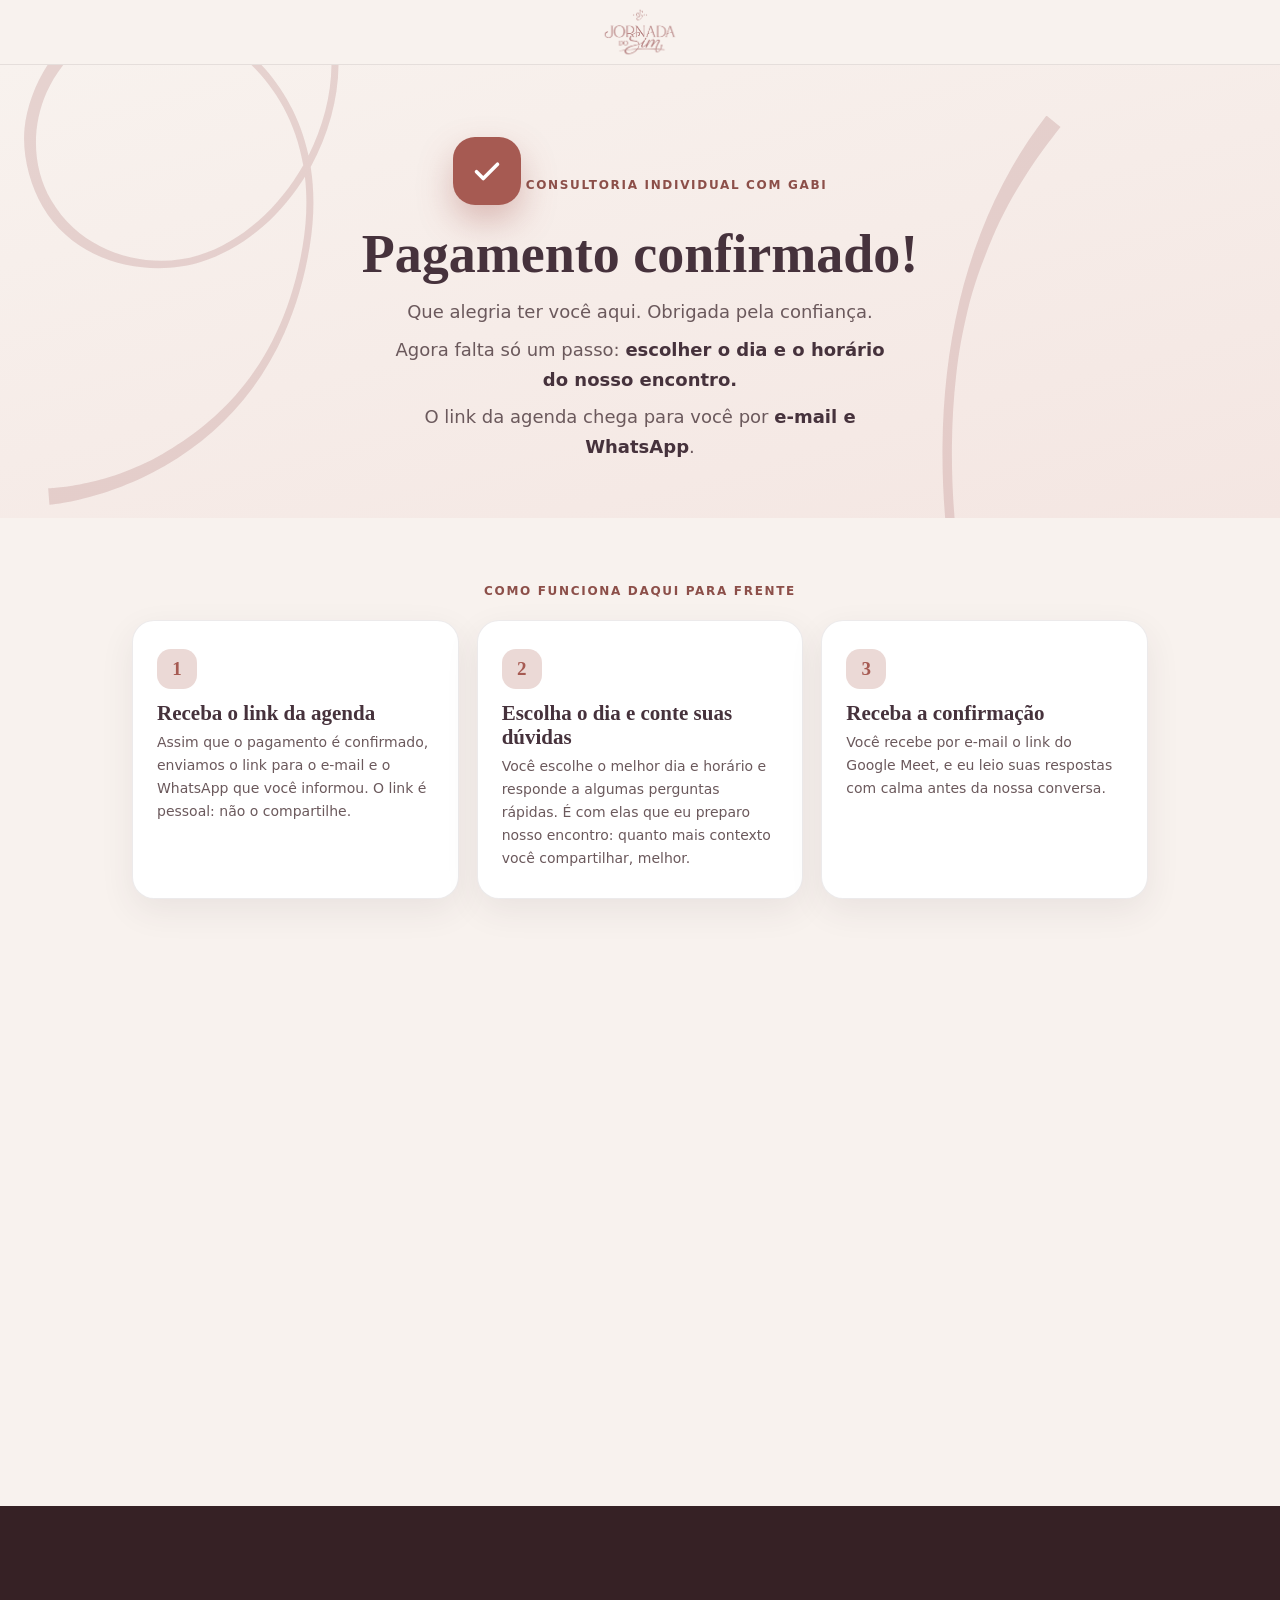
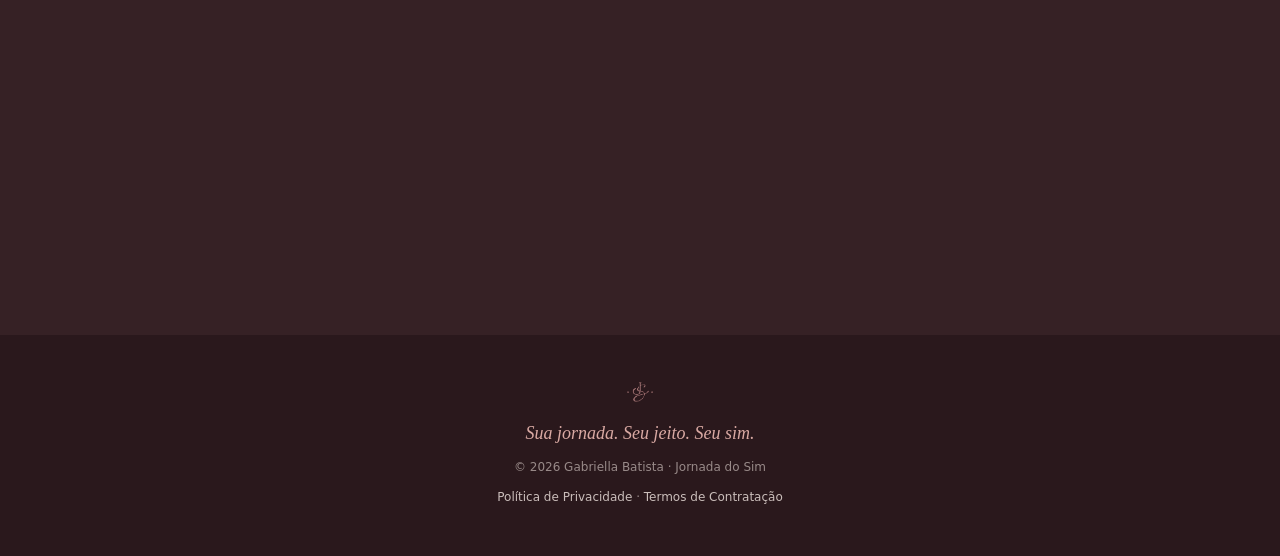
==== commit 70e87ea2: "Cartao em ate 12x pelos links do Asaas; Pix a vista combinado pelo WhatsApp Liga os 2 links do carta" ====
--- a/boas-vindas.html
+++ b/boas-vindas.html
@@ -84,7 +84,7 @@
         <ul class="seguranca-lista">
           <li>
             <span class="seg-icone" aria-hidden="true"><svg viewBox="0 0 24 24" fill="none"><rect x="5" y="10.5" width="14" height="9.5" rx="2.2" stroke="currentColor" stroke-width="1.7"/><path d="M8.5 10.5V8a3.5 3.5 0 0 1 7 0v2.5" stroke="currentColor" stroke-width="1.7" stroke-linecap="round"/></svg></span>
-            <span><strong>Pagamento seguro.</strong> Foi processado pelo Asaas e aparece em nome de <strong>Ana Gabriella Batista Malta (CNPJ 51.809.387/0001-62)</strong>, titular da Jornada do Sim. O comprovante chegou ao seu e-mail: guarde-o.</span>
+            <span><strong>Pagamento seguro.</strong> Aparece em nome de <strong>Ana Gabriella Batista Malta (CNPJ 51.809.387/0001-62)</strong>, titular da Jornada do Sim. Guarde o comprovante (no cartão, ele também chega ao seu e-mail).</span>
           </li>
           <li>
             <span class="seg-icone" aria-hidden="true"><svg viewBox="0 0 24 24" fill="none"><path d="M12 3.5l7 2.8v5.4c0 4.2-2.9 7.3-7 8.8-4.1-1.5-7-4.6-7-8.8V6.3l7-2.8z" stroke="currentColor" stroke-width="1.7" stroke-linejoin="round"/><path d="M9 12l2.2 2.2L15.2 10" stroke="currentColor" stroke-width="1.7" stroke-linecap="round" stroke-linejoin="round"/></svg></span>
